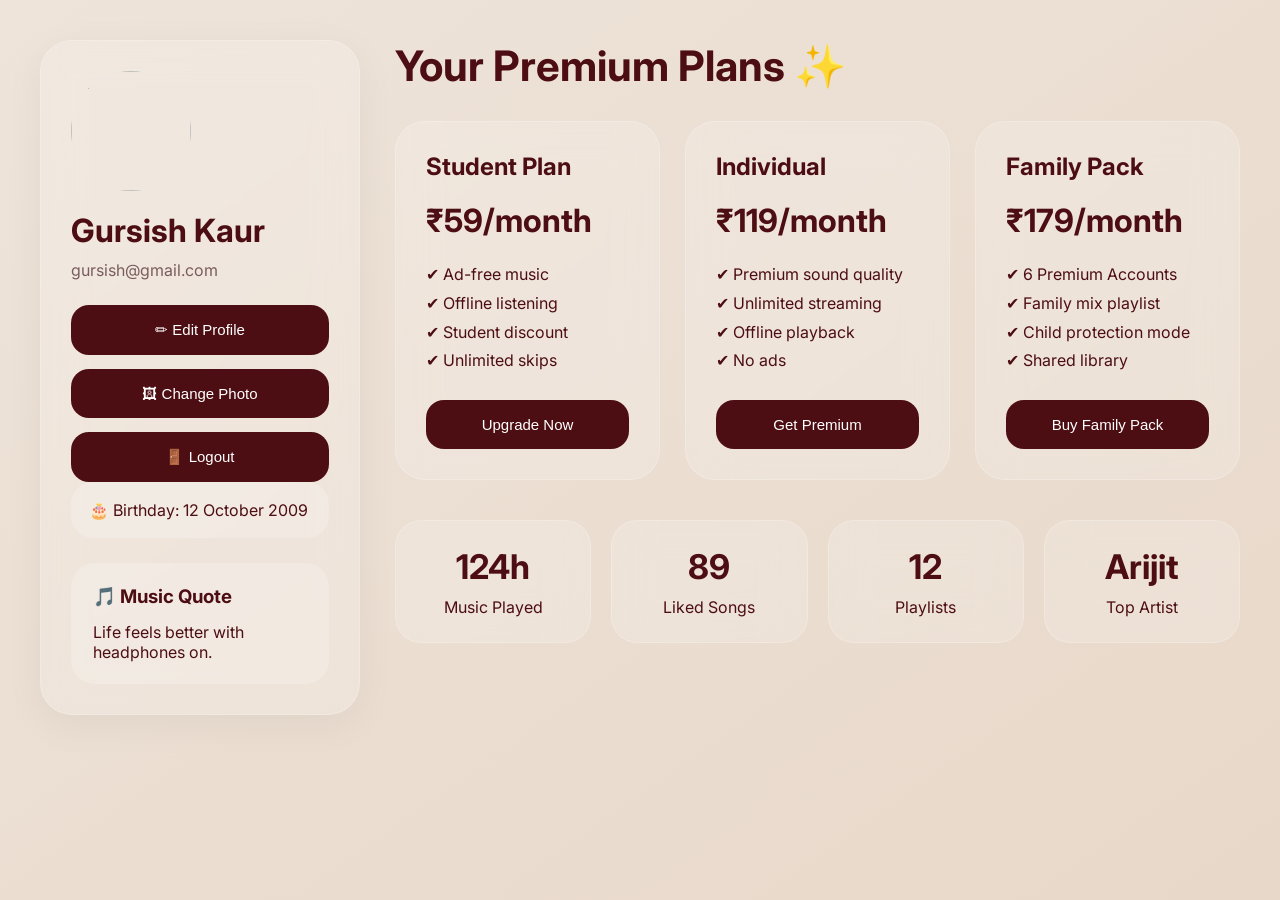
==== profile.html @ 374d0b2f "Initial Commit" ====
<!DOCTYPE html>
<html lang="en">

<head>

<meta charset="UTF-8">

<meta name="viewport"
content="width=device-width, initial-scale=1.0">

<title>Ishify Profile</title>

<link rel="stylesheet"
href="profile.css">

<link rel="preconnect"
href="https://fonts.googleapis.com">

<link href="https://fonts.googleapis.com/css2?family=Inter:wght@300;400;500;600;700&display=swap"
rel="stylesheet">

</head>

<body>

<div class="profile-container">



  <!-- LEFT PROFILE -->

  <div class="profile-left">

    <img
    class="profile-pic"
    src="https://images.unsplash.com/photo-1494790108377-be9c29b29330?q=80&w=1200&auto=format&fit=crop">


    <h1 id="userName">
      Gursish Kaur
    </h1>


    <p id="userEmail">
      gursish@gmail.com
    </p>

    <div class="profile-actions">

  <button id="editProfileBtn">

    ✏ Edit Profile

  </button>


  <button id="changePhotoBtn">

    🖼 Change Photo

  </button>


  <button id="logoutBtn">

    🚪 Logout

  </button>

</div>


    <div class="birthday-card">

      🎂 Birthday:
      12 October 2009

    </div>



    <!-- QUOTE -->

    <div class="quote-card">

      <h3>
        🎵 Music Quote
      </h3>

      <p id="quoteText">

      </p>

    </div>

  </div>



  <!-- RIGHT SIDE -->

  <div class="profile-right">

    <h1 class="main-heading">

      Your Premium Plans ✨

    </h1>



    <!-- PREMIUM CARDS -->

    <div class="premium-grid">

      <!-- STUDENT -->

      <div class="premium-card">

        <h2>Student Plan</h2>

        <h1>₹59/month</h1>

        <p>

          ✔ Ad-free music<br>
          ✔ Offline listening<br>
          ✔ Student discount<br>
          ✔ Unlimited skips

        </p>

        <button>

          Upgrade Now

        </button>

      </div>



      <!-- INDIVIDUAL -->

      <div class="premium-card">

        <h2>Individual</h2>

        <h1>₹119/month</h1>

        <p>

          ✔ Premium sound quality<br>
          ✔ Unlimited streaming<br>
          ✔ Offline playback<br>
          ✔ No ads

        </p>

        <button>

          Get Premium

        </button>

      </div>



      <!-- FAMILY -->

      <div class="premium-card">

        <h2>Family Pack</h2>

        <h1>₹179/month</h1>

        <p>

          ✔ 6 Premium Accounts<br>
          ✔ Family mix playlist<br>
          ✔ Child protection mode<br>
          ✔ Shared library

        </p>

        <button>

          Buy Family Pack

        </button>

      </div>

    </div>



    <!-- LISTENING STATS -->

    <div class="stats-section">

      <div class="stat-box">

        <h2>124h</h2>

        <p>Music Played</p>

      </div>


      <div class="stat-box">

        <h2>89</h2>

        <p>Liked Songs</p>

      </div>


      <div class="stat-box">

        <h2>12</h2>

        <p>Playlists</p>

      </div>


      <div class="stat-box">

        <h2>Arijit</h2>

        <p>Top Artist</p>

      </div>

    </div>

  </div>

</div>
<!-- EDIT PROFILE MODAL -->

<div class="edit-modal"
id="editModal">

  <div class="edit-box">

    <h2>Edit Profile</h2>


    <input
    type="text"
    id="newName"
    placeholder="Enter new name">


    <input
    type="email"
    id="newEmail"
    placeholder="Enter new email">


    <input
    type="date"
    id="newBirthday">


    <button id="saveProfileBtn">

      Save Changes

    </button>

  </div>

</div>



<script src="profile.js"></script>

</body>
</html>
---- profile.css ----
*{
  margin:0;
  padding:0;
  box-sizing:border-box;
}

body{

  font-family:'Inter',sans-serif;

  background:
  linear-gradient(
    to bottom right,
    #EEE4DA,
    #E8D8C9
  );

  color:#4D0E13;

  min-height:100vh;

  padding:40px;

}



/* CONTAINER */

.profile-container{

  display:flex;

  gap:35px;

}



/* LEFT */

.profile-left{

  width:320px;

  padding:30px;

  border-radius:32px;

  backdrop-filter:blur(20px);

  background:
  rgba(255,255,255,0.18);

  border:
  1px solid rgba(255,255,255,0.2);

  height:fit-content;

  box-shadow:
  0 10px 40px rgba(0,0,0,0.05);

}

.profile-pic{

  width:120px;
  height:120px;

  border-radius:50%;

  object-fit:cover;

  margin-bottom:20px;

}

#userName{

  margin-bottom:10px;

}

#userEmail{

  color:#7A5C5F;

  margin-bottom:25px;

}



/* BDAY */

.birthday-card{

  padding:18px;

  border-radius:22px;

  margin-bottom:25px;

  background:
  rgba(255,255,255,0.2);

}



/* QUOTE */

.quote-card{

  padding:22px;

  border-radius:24px;

  background:
  rgba(255,255,255,0.2);

}

.quote-card h3{

  margin-bottom:14px;

}



/* RIGHT */

.profile-right{

  flex:1;

}

.main-heading{

  margin-bottom:30px;

  font-size:42px;

}



/* PREMIUM GRID */

.premium-grid{

  display:grid;

  grid-template-columns:
  repeat(3,1fr);

  gap:25px;

  margin-bottom:40px;

}



/* PREMIUM CARD */

.premium-card{

  padding:30px;

  border-radius:30px;

  backdrop-filter:blur(20px);

  background:
  rgba(255,255,255,0.18);

  border:
  1px solid rgba(255,255,255,0.2);

  transition:0.35s ease;

}

.premium-card:hover{

  transform:
  translateY(-10px);

}

.premium-card h1{

  margin:20px 0;

}

.premium-card p{

  line-height:1.8;

}

.premium-card button{

  margin-top:25px;

  width:100%;

  padding:16px;

  border:none;

  border-radius:18px;

  background:#4D0E13;

  color:white;

  cursor:pointer;

  font-size:15px;

}



/* STATS */

.stats-section{

  display:grid;

  grid-template-columns:
  repeat(4,1fr);

  gap:20px;

}

.stat-box{

  padding:25px;

  border-radius:26px;

  text-align:center;

  backdrop-filter:blur(20px);

  background:
  rgba(255,255,255,0.18);

  border:
  1px solid rgba(255,255,255,0.2);

}

.stat-box h2{

  margin-bottom:10px;

  font-size:34px;

}
/* PROFILE ACTIONS */

.profile-actions{

  display:flex;

  flex-direction:column;

  gap:14px;

  margin-top:25px;

}

.profile-actions button{

  padding:16px;

  border:none;

  border-radius:18px;

  cursor:pointer;

  font-size:15px;

  transition:0.3s ease;

  background:#4D0E13;

  color:white;

}

.profile-actions button:hover{

  transform:translateY(-3px);

}



/* EDIT MODAL */

.edit-modal{

  position:fixed;

  inset:0;

  background:
  rgba(0,0,0,0.35);

  display:none;

  align-items:center;

  justify-content:center;

  z-index:1000;

}

.edit-box{

  width:420px;

  padding:35px;

  border-radius:30px;

  backdrop-filter:blur(24px);

  background:
  rgba(255,255,255,0.2);

  border:
  1px solid rgba(255,255,255,0.2);

}

.edit-box h2{

  margin-bottom:25px;

}

.edit-box input{

  width:100%;

  padding:18px;

  border:none;

  border-radius:18px;

  margin-bottom:18px;

  outline:none;

}

.edit-box button{

  width:100%;

  padding:18px;

  border:none;

  border-radius:18px;

  background:#4D0E13;

  color:white;

  cursor:pointer;

}
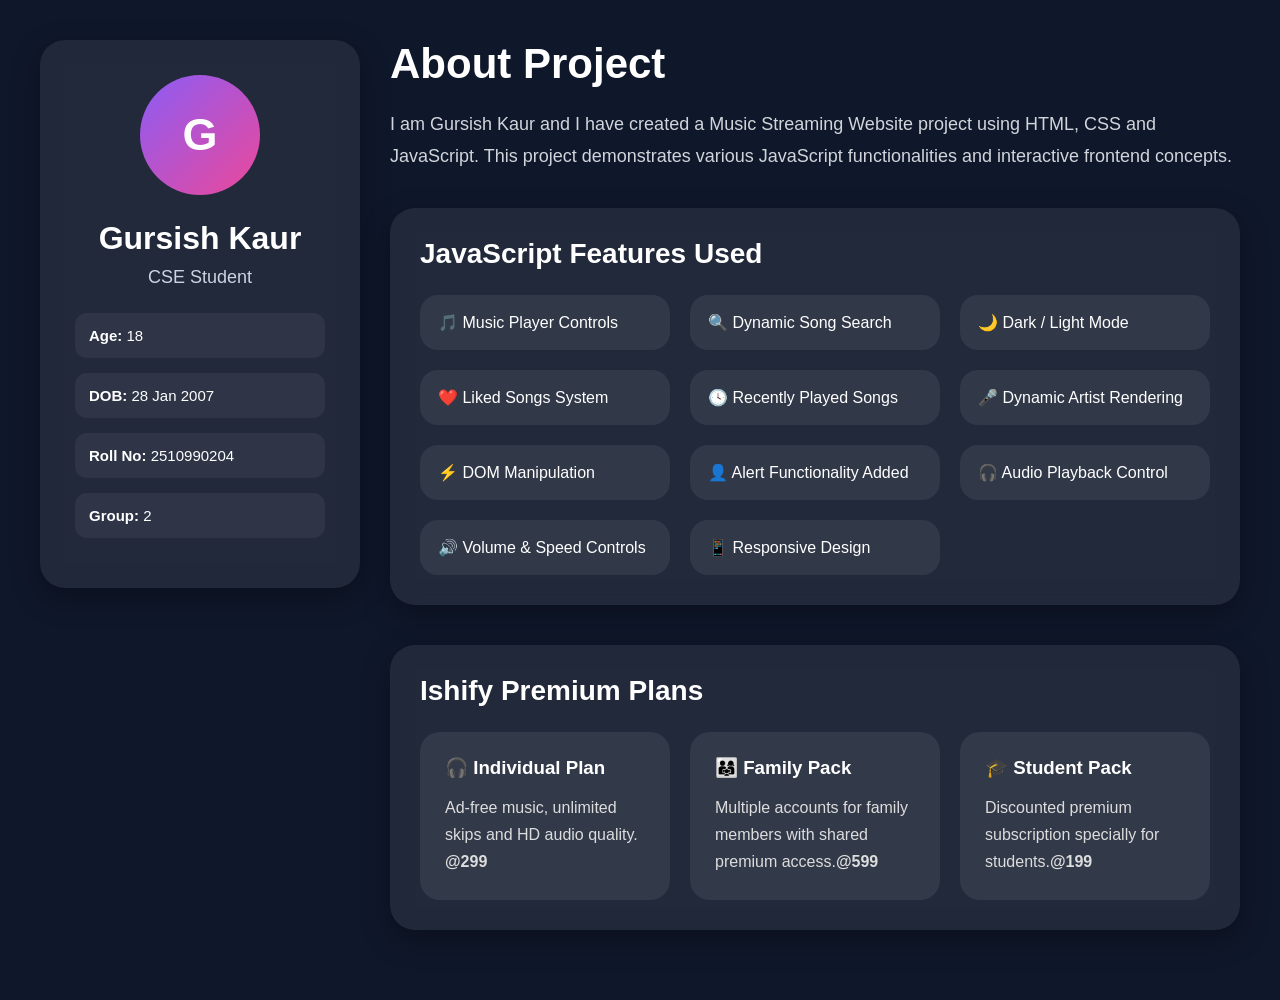
==== commit 6f6b49e6: "Updated Ishify(Music Streaming Website) Project" ====
--- a/profile.html
+++ b/profile.html
@@ -3,21 +3,16 @@
 
 <head>
 
-<meta charset="UTF-8">
-
-<meta name="viewport"
-content="width=device-width, initial-scale=1.0">
-
-<title>Ishify Profile</title>
-
-<link rel="stylesheet"
-href="profile.css">
-
-<link rel="preconnect"
-href="https://fonts.googleapis.com">
-
-<link href="https://fonts.googleapis.com/css2?family=Inter:wght@300;400;500;600;700&display=swap"
-rel="stylesheet">
+  <meta charset="UTF-8">
+
+  <meta
+  name="viewport"
+  content="width=device-width, initial-scale=1.0"
+  >
+
+  <title>Profile</title>
+
+  <link rel="stylesheet" href="style.css">
 
 </head>
 
@@ -25,261 +20,184 @@
 
 <div class="profile-container">
 
-
-
   <!-- LEFT PROFILE -->
 
-  <div class="profile-left">
-
-    <img
-    class="profile-pic"
-    src="https://images.unsplash.com/photo-1494790108377-be9c29b29330?q=80&w=1200&auto=format&fit=crop">
-
-
-    <h1 id="userName">
+  <div class="profile-card">
+
+    <div class="profile-circle-big">
+      G
+    </div>
+
+    <h1>
       Gursish Kaur
     </h1>
 
-
-    <p id="userEmail">
-      gursish@gmail.com
+    <p class="student">
+      CSE Student
     </p>
 
-    <div class="profile-actions">
-
-  <button id="editProfileBtn">
-
-    ✏ Edit Profile
-
-  </button>
-
-
-  <button id="changePhotoBtn">
-
-    🖼 Change Photo
-
-  </button>
-
-
-  <button id="logoutBtn">
-
-    🚪 Logout
-
-  </button>
+    <div class="details">
+
+      <p>
+        <strong>Age:</strong> 18
+      </p>
+
+      <p>
+        <strong>DOB:</strong> 28 Jan 2007
+      </p>
+
+      <p>
+        <strong>Roll No:</strong>
+        2510990204
+      </p>
+
+      <p>
+        <strong>Group:</strong>
+        2
+      </p>
+
+    </div>
+
+  </div>
+
+  <!-- RIGHT CONTENT -->
+
+  <div class="about-section">
+
+    <h1>
+      About Project
+    </h1>
+
+    <p class="about-text">
+
+      I am Gursish Kaur and I have created
+      a Music Streaming Website project
+      using HTML, CSS and JavaScript.
+
+      This project demonstrates various
+      JavaScript functionalities and
+      interactive frontend concepts.
+
+    </p>
+
+    <!-- JS FEATURES -->
+
+    <div class="feature-box">
+
+      <h2>
+        JavaScript Features Used
+      </h2>
+
+      <div class="features">
+
+        <div class="feature">
+          🎵 Music Player Controls
+        </div>
+
+        <div class="feature">
+          🔍 Dynamic Song Search
+        </div>
+
+        <div class="feature">
+          🌙 Dark / Light Mode
+        </div>
+
+        <div class="feature">
+          ❤️ Liked Songs System
+        </div>
+
+        <div class="feature">
+          🕓 Recently Played Songs
+        </div>
+
+        <div class="feature">
+          🎤 Dynamic Artist Rendering
+        </div>
+
+        <div class="feature">
+          ⚡ DOM Manipulation
+        </div>
+
+        <div class="feature">
+          👤 Alert Functionality Added
+        </div>
+
+        <div class="feature">
+          🎧 Audio Playback Control
+        </div>
+
+        <div class="feature">
+          🔊 Volume & Speed Controls
+        </div>
+
+        <div class="feature">
+          📱 Responsive Design
+        </div>
+
+      </div>
+
+    </div>
+
+    <!-- FUTURE PLANS -->
+
+    <div class="plans-box">
+
+  <h2>
+    Ishify Premium Plans
+  </h2>
+
+  <div class="plans">
+
+    <div class="plan">
+
+      <h3>
+        🎧 Individual Plan
+      </h3>
+
+      <p>
+        Ad-free music,
+        unlimited skips and
+        HD audio quality. 
+        <b>@299</b>
+      </p>
+
+    </div>
+
+    <div class="plan">
+
+      <h3>
+        👨‍👩‍👧 Family Pack
+      </h3>
+
+      <p>
+        Multiple accounts for
+        family members with
+        shared premium access.<b>@599</b>
+      </p>
+
+    </div>
+
+    <div class="plan">
+
+      <h3>
+        🎓 Student Pack
+      </h3>
+
+      <p>
+        Discounted premium
+        subscription specially
+        for students.<b>@199</b>
+      </p>
+
+    </div>
+
+  </div>
 
 </div>
 
-
-    <div class="birthday-card">
-
-      🎂 Birthday:
-      12 October 2009
-
-    </div>
-
-
-
-    <!-- QUOTE -->
-
-    <div class="quote-card">
-
-      <h3>
-        🎵 Music Quote
-      </h3>
-
-      <p id="quoteText">
-
-      </p>
-
-    </div>
-
   </div>
 
-
-
-  <!-- RIGHT SIDE -->
-
-  <div class="profile-right">
-
-    <h1 class="main-heading">
-
-      Your Premium Plans ✨
-
-    </h1>
-
-
-
-    <!-- PREMIUM CARDS -->
-
-    <div class="premium-grid">
-
-      <!-- STUDENT -->
-
-      <div class="premium-card">
-
-        <h2>Student Plan</h2>
-
-        <h1>₹59/month</h1>
-
-        <p>
-
-          ✔ Ad-free music<br>
-          ✔ Offline listening<br>
-          ✔ Student discount<br>
-          ✔ Unlimited skips
-
-        </p>
-
-        <button>
-
-          Upgrade Now
-
-        </button>
-
-      </div>
-
-
-
-      <!-- INDIVIDUAL -->
-
-      <div class="premium-card">
-
-        <h2>Individual</h2>
-
-        <h1>₹119/month</h1>
-
-        <p>
-
-          ✔ Premium sound quality<br>
-          ✔ Unlimited streaming<br>
-          ✔ Offline playback<br>
-          ✔ No ads
-
-        </p>
-
-        <button>
-
-          Get Premium
-
-        </button>
-
-      </div>
-
-
-
-      <!-- FAMILY -->
-
-      <div class="premium-card">
-
-        <h2>Family Pack</h2>
-
-        <h1>₹179/month</h1>
-
-        <p>
-
-          ✔ 6 Premium Accounts<br>
-          ✔ Family mix playlist<br>
-          ✔ Child protection mode<br>
-          ✔ Shared library
-
-        </p>
-
-        <button>
-
-          Buy Family Pack
-
-        </button>
-
-      </div>
-
-    </div>
-
-
-
-    <!-- LISTENING STATS -->
-
-    <div class="stats-section">
-
-      <div class="stat-box">
-
-        <h2>124h</h2>
-
-        <p>Music Played</p>
-
-      </div>
-
-
-      <div class="stat-box">
-
-        <h2>89</h2>
-
-        <p>Liked Songs</p>
-
-      </div>
-
-
-      <div class="stat-box">
-
-        <h2>12</h2>
-
-        <p>Playlists</p>
-
-      </div>
-
-
-      <div class="stat-box">
-
-        <h2>Arijit</h2>
-
-        <p>Top Artist</p>
-
-      </div>
-
-    </div>
-
-  </div>
-
 </div>
-<!-- EDIT PROFILE MODAL -->
-
-<div class="edit-modal"
-id="editModal">
-
-  <div class="edit-box">
-
-    <h2>Edit Profile</h2>
-
-
-    <input
-    type="text"
-    id="newName"
-    placeholder="Enter new name">
-
-
-    <input
-    type="email"
-    id="newEmail"
-    placeholder="Enter new email">
-
-
-    <input
-    type="date"
-    id="newBirthday">
-
-
-    <button id="saveProfileBtn">
-
-      Save Changes
-
-    </button>
-
-  </div>
-
-</div>
-
-
-
-<script src="profile.js"></script>
 
 </body>
 </html>
--- a/style.css
+++ b/style.css
@@ -0,0 +1,830 @@
+*{
+  margin:0;
+  padding:0;
+  box-sizing:border-box;
+  font-family:'Poppins',sans-serif;
+}
+
+body{
+  background:
+  linear-gradient(
+  135deg,
+  #0f172a,
+  #111827,
+  #1e1b4b
+  );
+
+  color:white;
+
+  overflow:hidden;
+}
+
+/* LIGHT MODE */
+
+body.light{
+
+  background:
+  linear-gradient(
+  135deg,
+  #f8fafc,
+  #e2e8f0,
+  #dbeafe
+  );
+
+  color:#111;
+}
+
+/* APP */
+
+.app{
+  display:flex;
+  height:100vh;
+}
+
+/* SIDEBAR */
+
+.sidebar{
+
+  width:260px;
+
+  background:
+  rgba(15,23,42,0.8);
+
+  backdrop-filter:blur(18px);
+
+  border-right:
+  1px solid rgba(255,255,255,0.08);
+
+  padding:25px 18px;
+
+  display:flex;
+  flex-direction:column;
+}
+
+.logo{
+
+  font-size:32px;
+
+  font-weight:700;
+
+  letter-spacing:2px;
+
+  margin-bottom:40px;
+
+  background:
+  linear-gradient(
+  90deg,
+  #8b5cf6,
+  #ec4899
+  );
+
+  -webkit-background-clip:text;
+
+  -webkit-text-fill-color:transparent;
+}
+
+.sidebar-menu{
+  list-style:none;
+}
+
+.sidebar-menu li{
+
+  display:flex;
+
+  align-items:center;
+
+  gap:14px;
+
+  padding:15px 18px;
+
+  margin-bottom:12px;
+
+  border-radius:16px;
+
+  cursor:pointer;
+
+  transition:0.3s;
+
+  font-size:15px;
+
+  font-weight:500;
+}
+
+.sidebar-menu li:hover{
+
+  background:
+  rgba(139,92,246,0.2);
+
+  transform:translateX(5px);
+}
+
+.sidebar-menu .active{
+
+  background:
+  linear-gradient(
+  90deg,
+  #8b5cf6,
+  #7c3aed
+  );
+
+  box-shadow:
+  0 10px 25px
+  rgba(139,92,246,0.4);
+}
+
+/* PROFILE */
+
+.profile-circle{
+
+  width:34px;
+
+  height:34px;
+
+  border-radius:50%;
+
+  background:
+  linear-gradient(
+  135deg,
+  #ec4899,
+  #8b5cf6
+  );
+
+  display:flex;
+
+  align-items:center;
+
+  justify-content:center;
+
+  font-weight:bold;
+}
+
+/* MAIN */
+
+.main-content{
+
+  flex:1;
+
+  padding:28px;
+
+  overflow-y:auto;
+}
+
+/* SEARCH */
+
+.top-bar{
+  margin-bottom:30px;
+}
+
+.search-box{
+
+  background:
+  rgba(255,255,255,0.08);
+
+  border:
+  1px solid rgba(255,255,255,0.08);
+
+  border-radius:18px;
+
+  padding:14px 18px;
+
+  display:flex;
+
+  align-items:center;
+
+  gap:12px;
+
+  backdrop-filter:blur(10px);
+}
+
+.search-box input{
+
+  width:100%;
+
+  background:none;
+
+  border:none;
+
+  outline:none;
+
+  color:white;
+
+  font-size:15px;
+}
+
+.search-box input::placeholder{
+  color:#cbd5e1;
+}
+
+/* RELATED */
+
+.related-searches{
+
+  display:flex;
+
+  gap:12px;
+
+  margin-top:18px;
+
+  flex-wrap:wrap;
+}
+
+.related-searches button{
+
+  border:none;
+
+  padding:10px 18px;
+
+  border-radius:30px;
+
+  background:
+  rgba(255,255,255,0.08);
+
+  color:white;
+
+  cursor:pointer;
+
+  transition:0.3s;
+}
+
+.related-searches button:hover{
+
+  background:
+  linear-gradient(
+  90deg,
+  #8b5cf6,
+  #ec4899
+  );
+
+  transform:scale(1.05);
+}
+
+/* GENRES */
+
+.genre-section h2{
+
+  margin-bottom:20px;
+
+  font-size:26px;
+}
+
+.genre-buttons{
+
+  display:flex;
+
+  gap:15px;
+
+  margin-bottom:35px;
+
+  flex-wrap:wrap;
+}
+
+.genre-btn{
+
+  border:none;
+
+  padding:12px 22px;
+
+  border-radius:30px;
+
+  background:
+  linear-gradient(
+  135deg,
+  #8b5cf6,
+  #ec4899
+  );
+
+  color:white;
+
+  font-weight:600;
+
+  cursor:pointer;
+
+  transition:0.3s;
+}
+
+.genre-btn:hover{
+
+  transform:translateY(-3px);
+
+  box-shadow:
+  0 10px 20px
+  rgba(236,72,153,0.4);
+}
+
+/* SONG GRID */
+
+.song-grid,
+.artist-grid{
+
+  display:grid;
+
+  grid-template-columns:
+  repeat(auto-fill,minmax(220px,1fr));
+
+  gap:24px;
+
+  padding-bottom:130px;
+}
+
+/* CARDS */
+
+.song-card,
+.artist-card{
+
+  background:
+  rgba(255,255,255,0.08);
+
+  border-radius:22px;
+
+  overflow:hidden;
+
+  padding:15px;
+
+  transition:0.3s;
+
+  cursor:pointer;
+
+}
+
+.song-card:hover,
+.artist-card:hover{
+
+  transform:
+  translateY(-8px)
+  scale(1.02);
+
+  box-shadow:
+  0 15px 35px
+  rgba(139,92,246,0.3);
+}
+
+.song-card img,
+.artist-card img{
+
+  width:100%;
+
+  height:260px;
+
+  object-fit:cover;
+
+  border-radius:18px;
+
+  display:block;
+
+}
+
+.song-card h3,
+.artist-card h3{
+
+  font-size:18px;
+
+  margin-bottom:6px;
+}
+
+.song-card p{
+  color:#cbd5e1;
+}
+
+/* LIKE BUTTON */
+
+.like-btn{
+
+  width:100%;
+
+  margin-top:15px;
+
+  padding:12px;
+
+  border:none;
+
+  border-radius:14px;
+
+  background:
+  linear-gradient(
+  90deg,
+  #ec4899,
+  #8b5cf6
+  );
+
+  color:white;
+
+  font-weight:600;
+
+  cursor:pointer;
+
+  transition:0.3s;
+}
+
+.like-btn:hover{
+
+  transform:scale(1.03);
+}
+
+/* PLAYER */
+
+.music-player{
+
+  position:fixed;
+
+  bottom:0;
+
+  left:0;
+
+  width:100%;
+
+  height:90px;
+
+  background:
+  rgba(15,23,42,0.9);
+
+  backdrop-filter:blur(20px);
+
+  border-top:
+  1px solid rgba(255,255,255,0.08);
+
+  display:flex;
+
+  align-items:center;
+
+  justify-content:space-between;
+
+  padding:0 25px;
+
+  z-index:999;
+}
+
+/* LEFT */
+
+.player-left{
+
+  display:flex;
+
+  align-items:center;
+
+  gap:15px;
+
+  width:25%;
+}
+
+.player-left img{
+
+  width:60px;
+
+  height:60px;
+
+  border-radius:14px;
+
+  object-fit:cover;
+}
+
+/* CENTER */
+
+.player-center{
+
+  width:40%;
+
+  display:flex;
+
+  flex-direction:column;
+
+  align-items:center;
+
+  gap:10px;
+}
+
+.controls{
+
+  display:flex;
+
+  align-items:center;
+
+  gap:18px;
+}
+
+.controls button{
+
+  width:46px;
+
+  height:46px;
+
+  border:none;
+
+  border-radius:50%;
+
+  background:
+  linear-gradient(
+  135deg,
+  #8b5cf6,
+  #ec4899
+  );
+
+  color:white;
+
+  cursor:pointer;
+
+  font-size:16px;
+
+  transition:0.3s;
+}
+
+.controls button:hover{
+
+  transform:scale(1.1);
+}
+
+#progress{
+
+  width:100%;
+
+  accent-color:#8b5cf6;
+}
+
+/* RIGHT */
+
+.player-right{
+
+  width:25%;
+
+  display:flex;
+
+  justify-content:flex-end;
+
+  align-items:center;
+
+  gap:18px;
+}
+
+.volume-box{
+
+  display:flex;
+
+  align-items:center;
+
+  gap:12px;
+}
+
+#volume{
+
+  width:120px;
+
+  accent-color:#ec4899;
+}
+
+#speed{
+
+  padding:10px;
+
+  border:none;
+
+  border-radius:12px;
+
+  background:
+  rgba(255,255,255,0.08);
+
+  color:white;
+
+  cursor:pointer;
+}
+
+/* PAGE HEADER */
+
+.page-header{
+
+  margin-bottom:30px;
+}
+
+.page-header h1{
+
+  font-size:34px;
+
+  margin-bottom:8px;
+}
+
+.page-header p{
+  color:#cbd5e1;
+}
+
+/* LOADING */
+
+.loading{
+
+  text-align:center;
+
+  margin-top:50px;
+
+  font-size:22px;
+}
+
+/* SCROLLBAR */
+
+::-webkit-scrollbar{
+  width:8px;
+}
+
+::-webkit-scrollbar-thumb{
+
+  background:
+  linear-gradient(
+  #8b5cf6,
+  #ec4899
+  );
+
+  border-radius:10px;
+}
+
+*{
+  margin:0;
+  padding:0;
+  box-sizing:border-box;
+  font-family:sans-serif;
+}
+
+body{
+  background:#0f172a;
+  color:white;
+  min-height:100vh;
+}
+
+/* MAIN */
+
+.profile-container{
+  width:100%;
+  min-height:100vh;
+  display:flex;
+  gap:30px;
+  padding:40px;
+}
+
+/* LEFT CARD */
+
+.profile-card{
+  width:320px;
+  background:rgba(255,255,255,0.08);
+  border-radius:25px;
+  padding:35px;
+  text-align:center;
+  backdrop-filter:blur(12px);
+  height:fit-content;
+  box-shadow:0 10px 30px rgba(0,0,0,0.3);
+}
+
+/* PROFILE */
+
+.profile-circle-big{
+  width:120px;
+  height:120px;
+  border-radius:50%;
+  background:linear-gradient(
+  135deg,
+  #8B5CF6,
+  #EC4899
+  );
+  display:flex;
+  align-items:center;
+  justify-content:center;
+  font-size:45px;
+  font-weight:bold;
+  margin:auto;
+  margin-bottom:25px;
+}
+
+.profile-card h1{
+  font-size:32px;
+  margin-bottom:10px;
+}
+
+.student{
+  color:#cbd5e1;
+  margin-bottom:25px;
+  font-size:18px;
+}
+
+/* DETAILS */
+
+.details{
+  margin-top:20px;
+  text-align:left;
+}
+
+.details p{
+  background:rgba(255,255,255,0.06);
+  padding:14px;
+  border-radius:12px;
+  margin-bottom:15px;
+  font-size:15px;
+}
+
+/* RIGHT */
+
+.about-section{
+  flex:1;
+}
+
+/* HEADINGS */
+
+.about-section h1{
+  font-size:42px;
+  margin-bottom:20px;
+}
+
+.about-text{
+  font-size:18px;
+  line-height:1.8;
+  color:#d1d5db;
+  margin-bottom:35px;
+}
+
+/* FEATURE BOX */
+
+.feature-box,
+.plans-box{
+  background:rgba(255,255,255,0.08);
+  padding:30px;
+  border-radius:25px;
+  margin-bottom:30px;
+  backdrop-filter:blur(12px);
+  box-shadow:0 10px 30px rgba(0,0,0,0.3);
+}
+
+.feature-box h2,
+.plans-box h2{
+  margin-bottom:25px;
+  font-size:28px;
+}
+
+/* FEATURES */
+
+.features,
+.plans{
+  display:grid;
+  grid-template-columns:
+  repeat(auto-fit,minmax(220px,1fr));
+  gap:20px;
+}
+
+.feature,
+.plan{
+  background:rgba(255,255,255,0.07);
+  padding:18px;
+  border-radius:18px;
+  transition:0.3s;
+  font-size:16px;
+}
+
+.feature:hover,
+.plan:hover{
+  transform:translateY(-6px);
+  background:linear-gradient(
+  135deg,
+  #8B5CF6,
+  #EC4899
+  );
+}
+
+/* RESPONSIVE */
+
+@media(max-width:950px){
+
+.profile-container{
+  flex-direction:column;
+}
+
+.profile-card{
+  width:100%;
+}
+
+}
+
+/* PREMIUM PLANS */
+
+.plans-box{
+  margin-top:40px;
+}
+
+.plans{
+  display:grid;
+  grid-template-columns:
+  repeat(auto-fit,minmax(220px,1fr));
+  gap:20px;
+}
+
+.plan{
+  background:rgba(255,255,255,0.08);
+  padding:25px;
+  border-radius:20px;
+  transition:0.3s;
+}
+
+.plan:hover{
+  background:#8B5CF6;
+  transform:translateY(-6px);
+}
+
+.plan h3{
+  margin-bottom:15px;
+}
+
+.plan p{
+  color:#ddd;
+  line-height:1.7;
+}
